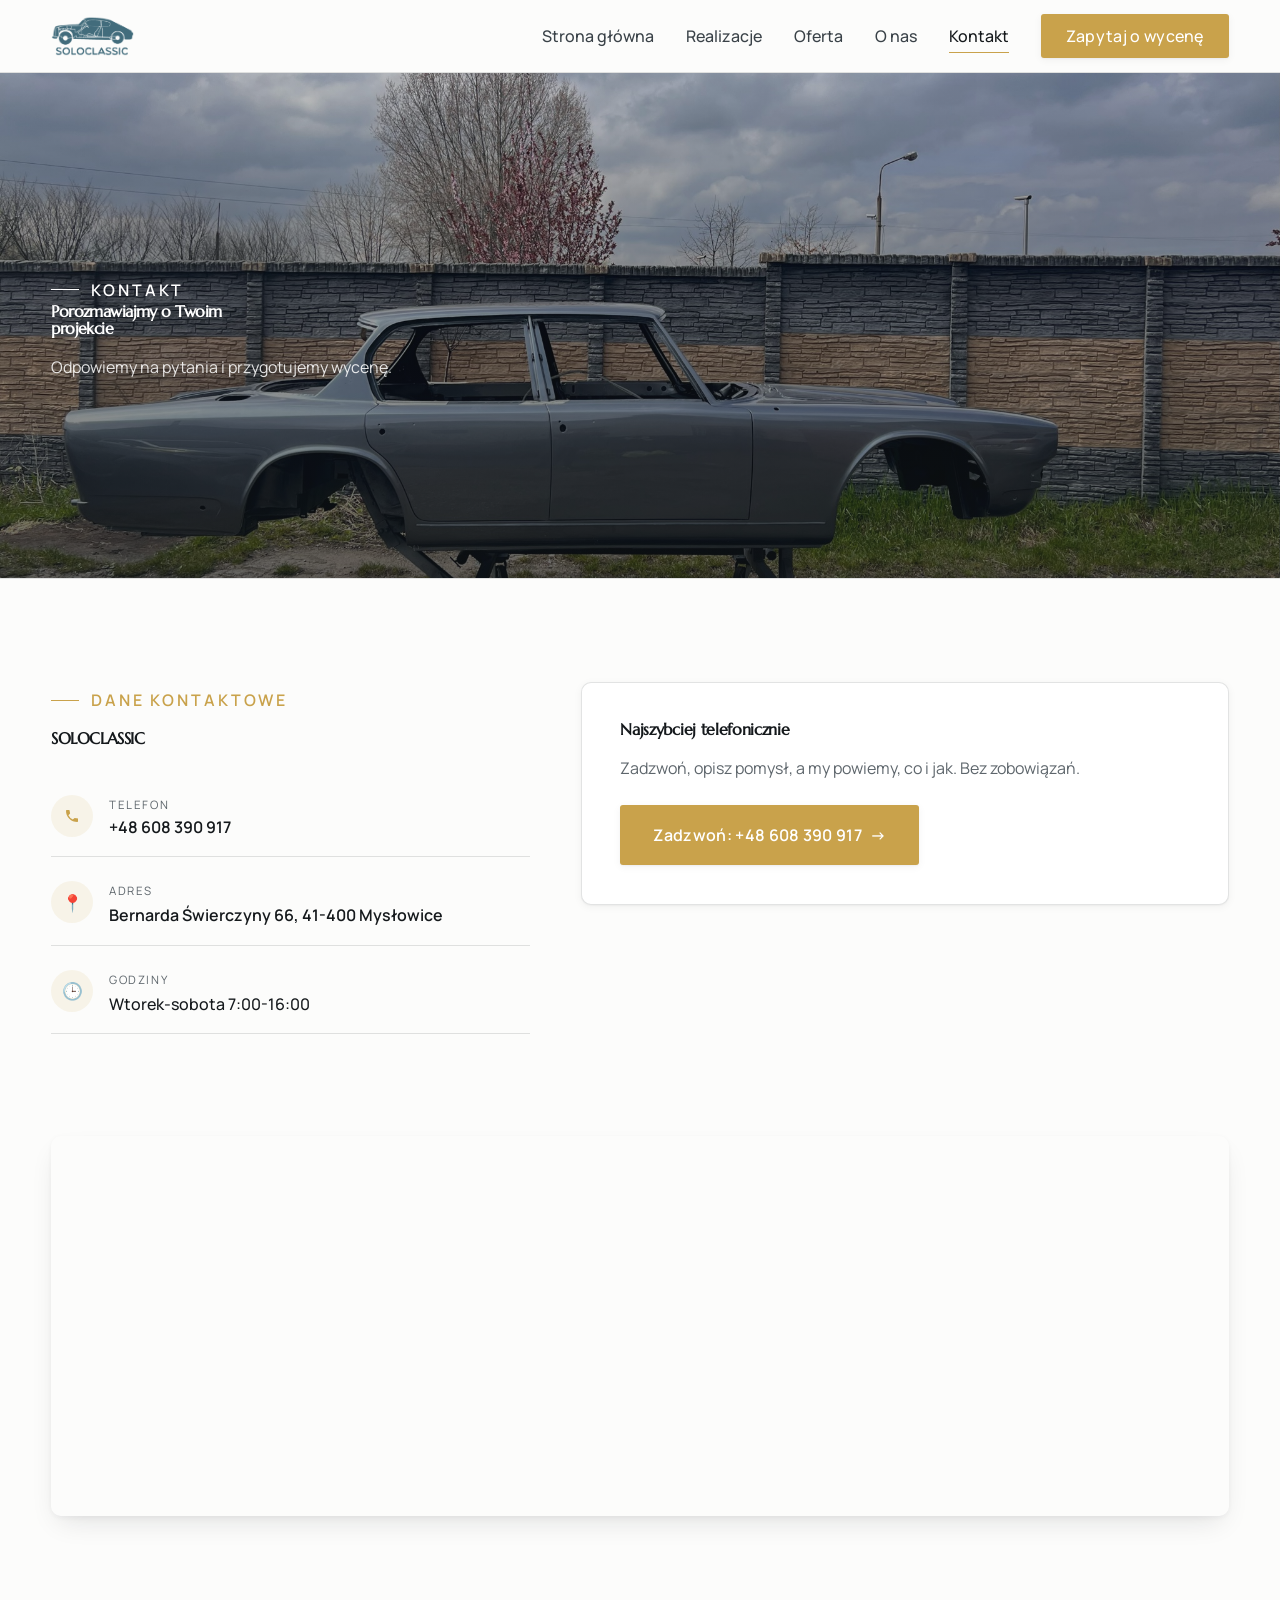
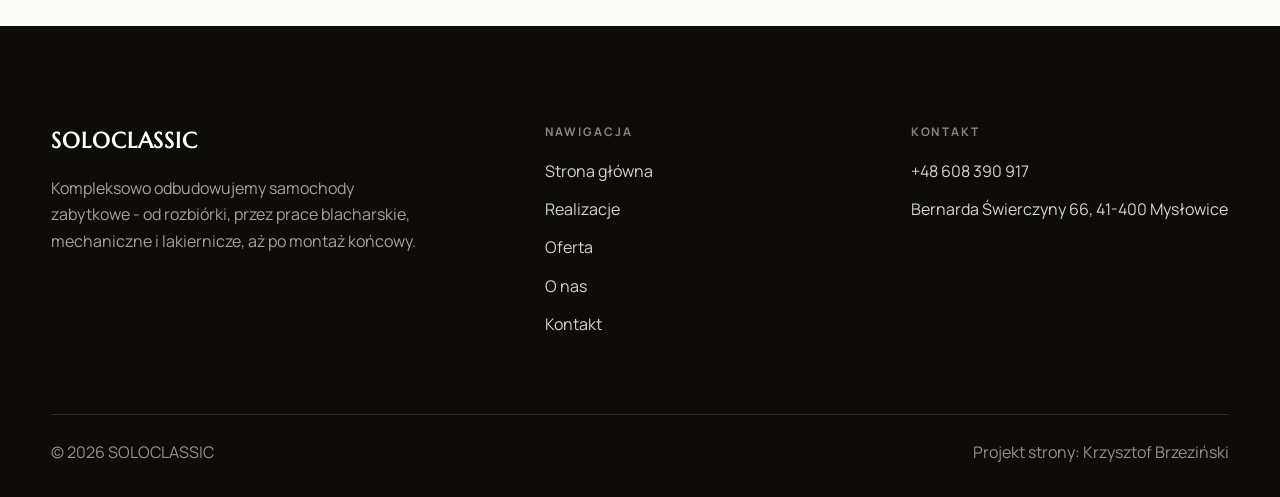
==== kontakt.html @ 1b84fb3b "Strona demo: soloclassic-renowacja-samochodow-zabytkowych" ====
<!DOCTYPE html>
<html lang="pl">
<head>
<meta charset="UTF-8">
<meta name="viewport" content="width=device-width, initial-scale=1.0">
<title>Kontakt - SOLOCLASSIC</title>
<meta name="description" content="Kontakt SOLOCLASSIC - Bernarda Świerczyny 66, 41-400 Mysłowice">
<link rel="preconnect" href="https://fonts.googleapis.com">
<link rel="preconnect" href="https://fonts.gstatic.com" crossorigin>
<link href="https://fonts.googleapis.com/css2?family=Marcellus&family=Manrope:wght@400;500;600;700&display=swap" rel="stylesheet">
<link rel="stylesheet" href="assets/styles.css">
</head>
<body>

<header class="nav">
  <div class="wrap nav-inner">
    <a class="brand brand-has-logo" href="index.html"><img class="brand-logo" src="img/logo.png" alt="SOLOCLASSIC"></a>
    <nav class="nav-links">
      <a href="index.html">Strona główna</a>
      <a href="realizacje.html">Realizacje</a>
      <a href="oferta.html">Oferta</a>
      <a href="o-nas.html">O nas</a>
      <a href="kontakt.html" class="active">Kontakt</a>
      <a href="kontakt.html" class="btn btn-accent">Zapytaj o wycenę</a>
    </nav>
    <button class="nav-toggle" aria-label="Menu"><span></span><span></span><span></span></button>
  </div>
</header>

<section class="pagehead">
  <img src="img/g5.jpg" alt="SOLOCLASSIC - Porozmawiajmy o Twoim projekcie">
  <div class="wrap">
    <span class="eyebrow">Kontakt</span>
    <h1>Porozmawiajmy o Twoim projekcie</h1>
    <p>Odpowiemy na pytania i przygotujemy wycenę.</p>
  </div>
</section>
<section>
  <div class="wrap contact-grid">
    <div class="reveal">
      <span class="eyebrow">Dane kontaktowe</span>
      <h2 style="margin:var(--space-4) 0 var(--space-6)">SOLOCLASSIC</h2>
      <div class="info-list">
        <div class="info-row"><div class="ic"><svg class="ico-tel" width="16" height="16" viewBox="0 0 24 24" fill="none" aria-hidden="true"><path d="M6.6 10.8a15.5 15.5 0 0 0 6.6 6.6l2.2-2.2a1 1 0 0 1 1-.24 11.4 11.4 0 0 0 3.6.58 1 1 0 0 1 1 1V20a1 1 0 0 1-1 1A17 17 0 0 1 3 4a1 1 0 0 1 1-1h3.5a1 1 0 0 1 1 1c0 1.25.2 2.46.58 3.6a1 1 0 0 1-.25 1l-2.23 2.2Z" fill="currentColor"/></svg></div><div><div class="lbl">Telefon</div><a class="val" href="tel:+48608390917">+48 608 390 917</a></div></div>
        <div class="info-row"><div class="ic">📍</div><div><div class="lbl">Adres</div><div class="val">Bernarda Świerczyny 66, 41-400 Mysłowice</div></div></div>
        <div class="info-row"><div class="ic">🕒</div><div><div class="lbl">Godziny</div><div class="val" style="font-weight:500">Wtorek-sobota 7:00-16:00</div></div></div>
      </div>
    </div>
    <div class="reveal">
      <div class="form">
        <h3 style="margin-bottom:var(--space-4)">Najszybciej telefonicznie</h3>
        <p class="muted" style="margin-bottom:var(--space-5)">Zadzwoń, opisz pomysł, a my powiemy, co i jak. Bez zobowiązań.</p>
        <a href="tel:+48608390917" class="btn btn-accent" style="justify-content:center">Zadzwoń: +48 608 390 917 <span class="arr">→</span></a>
      </div>
    </div>
  </div>
</section>
<section style="padding-top:0">
  <div class="wrap reveal">
    <iframe class="map" title="SOLOCLASSIC - Mysłowice" src="https://maps.google.com/maps?q=50.2536217%2C19.1294788&z=15&output=embed" loading="lazy" referrerpolicy="no-referrer-when-downgrade"></iframe>
  </div>
</section>

<footer>
  <div class="wrap">
    <div class="foot-grid">
      <div class="foot-brand">
        <div class="name">SOLOCLASSIC</div>
        <p>Kompleksowo odbudowujemy samochody zabytkowe - od rozbiórki, przez prace blacharskie, mechaniczne i lakiernicze, aż po montaż końcowy.</p>
      </div>
      <div class="foot-col">
        <h4>Nawigacja</h4>
        <a href="index.html">Strona główna</a>
        <a href="realizacje.html">Realizacje</a>
        <a href="oferta.html">Oferta</a>
        <a href="o-nas.html">O nas</a>
        <a href="kontakt.html">Kontakt</a>
      </div>
      <div class="foot-col">
        <h4>Kontakt</h4>
        <a href="tel:+48608390917">+48 608 390 917</a>
        <p>Bernarda Świerczyny 66, 41-400 Mysłowice</p>
      </div>
    </div>
    <div class="foot-bot">
      <span>© 2026 SOLOCLASSIC</span>
      <span>Projekt strony: Krzysztof Brzeziński</span>
    </div>
  </div>
</footer>


<script src="assets/main.js"></script>
</body>
</html>
---- assets/styles.css ----
/* ============================================================
   STOLBASZ — premium, architektoniczny B2B fit-out
   Jasna paleta, zero brązu. System wg premium-web-craft.
   Projekt strony: Krzysztof Brzeziński
   ============================================================ */

:root{
  /* PALETA — jasna, architektoniczna, chłodna */
  --paper:#FCFCFB;          /* główne tło */
  --paper-2:#F2F1EE;        /* sekcje alternatywne (chłodny jasny szary) */
  --paper-3:#E9ECEB;        /* delikatne wypełnienia */
  --ink:#15191C;            /* tekst główny — chłodny grafit */
  --ink-soft:#3A4248;       /* nagłówki drugorzędne */
  --muted:#5E666C;          /* tekst poboczny */
  --line:rgba(21,25,28,.12);/* hairline */
  --accent:#C9A24B;         /* stonowany petrol-slate — jedyny akcent */
  --accent-d:#B08A38;
  --accent-soft:rgba(201,162,75,.10);
  --dark:#0E0C08;           /* sekcje ciemne (stopka/CTA) */

  /* ODSTĘPY — skala 4/8 */
  --space-1:4px; --space-2:8px; --space-3:12px; --space-4:16px; --space-5:24px;
  --space-6:32px; --space-7:48px; --space-8:64px; --space-9:96px; --space-10:128px;

  /* TYPOGRAFIA — fluid clamp() */
  --text-sm:clamp(.82rem,.8rem+.1vw,.9rem);
  --text-base:clamp(1rem,.97rem+.15vw,1.1rem);
  --text-lg:clamp(1.12rem,1.05rem+.3vw,1.3rem);
  --text-h3:clamp(1.2rem,1.1rem+.5vw,1.5rem);
  --text-h2:clamp(1.9rem,1.5rem+1.9vw,2.8rem);
  --text-h1:clamp(2.6rem,1.9rem+3.6vw,4.6rem);

  /* PROMIENIE — architektoniczne, raczej ostre */
  --r-sm:3px; --r-md:6px; --r-lg:10px;

  /* RUCH */
  --ease:cubic-bezier(.25,.46,.45,.94); --dur:.24s;

  /* CIENIE — miękkie, warstwowe */
  --sh-sm:0 1px 2px rgba(16,24,32,.04), 0 2px 8px rgba(16,24,32,.05);
  --sh-md:0 2px 6px rgba(16,24,32,.05), 0 12px 28px -8px rgba(16,24,32,.12);
  --sh-lg:0 6px 14px rgba(16,24,32,.07), 0 26px 56px -18px rgba(16,24,32,.22);

  --hairline:1px solid var(--line);

  --font-display:'Marcellus','Manrope',serif;
  --font-body:'Manrope',sans-serif;
}

*{box-sizing:border-box;margin:0;padding:0}
html{scroll-behavior:smooth}
body{
  font-family:var(--font-body);
  font-size:var(--text-base);
  line-height:1.65;
  color:var(--ink);
  background:var(--paper);
  -webkit-font-smoothing:antialiased;
  text-rendering:optimizeLegibility;
}
img{max-width:100%;display:block}
a{color:inherit;text-decoration:none}

.wrap{width:min(92%,1180px);margin-inline:auto}
section{padding-block:clamp(52px,6.5vw,96px)}

h1,h2,h3{font-family:var(--font-display);font-weight:700;line-height:1.08;letter-spacing:-.02em;color:var(--ink)}
h1{font-size:var(--text-h1);letter-spacing:-.035em}
h2{font-size:var(--text-h2);letter-spacing:-.025em}
h3{font-size:var(--text-h3)}
p{max-width:65ch}

.eyebrow{
  font-family:var(--font-body);
  font-size:var(--text-sm);
  font-weight:600;
  letter-spacing:.18em;
  text-transform:uppercase;
  color:var(--accent);
  display:inline-flex;align-items:center;gap:var(--space-3);
}
.eyebrow::before{content:"";width:28px;height:1px;background:var(--accent);display:inline-block}

.muted{color:var(--muted)}
.lead{font-size:var(--text-lg);line-height:1.55;color:var(--ink-soft);max-width:50ch}

/* ---------- BUTTONS ---------- */
.btn{
  display:inline-flex;align-items:center;gap:var(--space-2);
  font-weight:600;font-size:var(--text-sm);letter-spacing:.02em;
  padding:var(--space-4) var(--space-6);
  border-radius:var(--r-sm);
  transition:transform var(--dur) var(--ease),box-shadow var(--dur) var(--ease),background var(--dur) var(--ease);
  cursor:pointer;border:1px solid transparent;
}
.btn-accent{background:var(--accent);color:#fff;box-shadow:var(--sh-sm)}
.btn-accent:hover{background:var(--accent-d);transform:translateY(-2px);box-shadow:var(--sh-md)}
.btn-accent:active{transform:translateY(0);box-shadow:var(--sh-sm)}
.btn-ghost{background:transparent;color:var(--ink);border-color:var(--line)}
.btn-ghost:hover{border-color:var(--accent);color:var(--accent);transform:translateY(-2px)}
.btn-light{background:#fff;color:var(--ink);box-shadow:var(--sh-sm)}
.btn-light:hover{transform:translateY(-2px);box-shadow:var(--sh-md)}
.btn .arr{transition:transform var(--dur) var(--ease)}
.btn:hover .arr{transform:translateX(4px)}

/* ---------- NAV ---------- */
.nav{
  position:sticky;top:0;z-index:50;
  background:color-mix(in srgb,var(--paper) 88%,transparent);
  backdrop-filter:saturate(140%) blur(10px);
  border-bottom:var(--hairline);
}
.nav-inner{display:flex;align-items:center;justify-content:space-between;height:72px}
.brand{display:flex;flex-direction:column;line-height:1}
.brand .name{font-family:var(--font-display);font-weight:800;font-size:1.35rem;letter-spacing:.04em}
.brand .sub{font-size:.62rem;letter-spacing:.34em;text-transform:uppercase;color:var(--muted);margin-top:5px}
.nav-links{display:flex;align-items:center;gap:var(--space-6)}
.nav-links a{font-size:var(--text-sm);font-weight:500;color:var(--ink-soft);position:relative;padding-block:4px;transition:color var(--dur) var(--ease)}
.nav-links a::after{content:"";position:absolute;left:0;bottom:0;width:0;height:1.5px;background:var(--accent);transition:width var(--dur) var(--ease)}
.nav-links a:hover,.nav-links a.active{color:var(--ink)}
.nav-links a:hover::after,.nav-links a.active::after{width:100%}
.nav-links .btn{padding:var(--space-2) var(--space-5)}
/* przyciski w nav: właściwy kolor (przebij .nav-links a) + bez podkreślenia */
.nav-links a.btn-accent{color:#fff}
.nav-links a.btn-ghost,.nav-links a.btn-light{color:var(--ink)}
.nav-links a.btn::after{display:none}
.nav-toggle{display:none;background:none;border:none;cursor:pointer;flex-direction:column;gap:5px;padding:8px}
.nav-toggle span{width:24px;height:2px;background:var(--ink);transition:var(--dur)}

/* ---------- HERO (split) ---------- */
.hero{position:relative;overflow:hidden;border-bottom:var(--hairline)}
.hero-grid{display:grid;grid-template-columns:1.05fr .95fr;gap:clamp(24px,4vw,60px);align-items:center;
  padding-block:clamp(36px,4.5vw,64px)}
.hero-copy .eyebrow{margin-bottom:var(--space-5)}
.hero-copy h1{margin-bottom:var(--space-5)}
.hero-copy .lead{margin-bottom:var(--space-7)}
.hero-actions{display:flex;flex-wrap:wrap;gap:var(--space-4)}
.hero-art{position:relative;aspect-ratio:4/3;border-radius:var(--r-lg);overflow:hidden;box-shadow:var(--sh-lg)}
.hero-art img{width:100%;height:100%;object-fit:cover}
.hero-art::after{content:"";position:absolute;inset:0;background:linear-gradient(180deg,transparent 55%,rgba(18,24,28,.28))}
.hero-badge{position:absolute;left:var(--space-5);bottom:var(--space-5);z-index:2;
  background:rgba(252,252,251,.94);backdrop-filter:blur(4px);
  border-radius:var(--r-md);padding:var(--space-4) var(--space-5);box-shadow:var(--sh-md);max-width:78%}
.hero-badge strong{display:block;font-family:var(--font-display);font-size:1rem;letter-spacing:-.01em}
.hero-badge span{font-size:var(--text-sm);color:var(--muted)}

/* ---------- HERO duży / kinowy (strona główna) ---------- */
.hero-cine{position:relative;min-height:clamp(560px,82vh,840px);min-height:clamp(560px,82svh,840px);display:flex;align-items:center;overflow:hidden;border-bottom:var(--hairline)}
.hero-cine>img{position:absolute;inset:0;width:100%;height:100%;object-fit:cover;z-index:0}
.hero-cine::after{content:"";position:absolute;inset:0;z-index:1;
  background:linear-gradient(95deg,rgba(13,18,23,.86) 0%,rgba(13,18,23,.64) 32%,rgba(13,18,23,.24) 62%,rgba(13,18,23,.04) 100%)}
.hero-cine .wrap{position:relative;z-index:2;padding-block:var(--space-8)}
.hero-cine .hero-copy{max-width:660px}
.hero-cine .eyebrow{color:#fff;margin-bottom:var(--space-5)}
.hero-cine .eyebrow::before{background:#fff}
.hero-cine h1{color:#fff;margin-bottom:var(--space-5);font-size:clamp(2.9rem,2rem+4.4vw,5.2rem)}
.hero-cine .lead{color:rgba(255,255,255,.92);max-width:48ch;margin-bottom:var(--space-7)}
.hero-cine .hero-actions{display:flex;flex-wrap:wrap;gap:var(--space-4)}
@media(max-width:680px){
  .hero-cine{min-height:clamp(520px,76vh,640px);min-height:clamp(520px,76svh,640px);align-items:flex-end}
  .hero-cine::after{background:linear-gradient(0deg,rgba(13,18,23,.9) 6%,rgba(13,18,23,.45) 55%,rgba(13,18,23,.25) 100%)}
  .hero-cine .wrap{padding-bottom:var(--space-9)}
}

/* full-bleed hero variant (podstrony) */
.pagehead{position:relative;min-height:46vh;min-height:46svh;display:flex;align-items:flex-end;overflow:hidden;border-bottom:var(--hairline)}
.pagehead img{position:absolute;inset:0;width:100%;height:100%;object-fit:cover}
.pagehead::after{content:"";position:absolute;inset:0;background:linear-gradient(180deg,rgba(18,24,28,.25),rgba(18,24,28,.62))}
.pagehead .wrap{position:relative;z-index:2;padding-block:var(--space-9);color:#fff}
.pagehead h1{color:#fff;max-width:18ch}
.pagehead .eyebrow{color:#fff}
.pagehead .eyebrow::before{background:#fff}
.pagehead p{color:rgba(255,255,255,.86);margin-top:var(--space-4);max-width:54ch}

/* ---------- STRIP (pasek skrótów / liczby) ---------- */
.strip{background:var(--dark);color:#fff}
.strip .wrap{display:grid;grid-template-columns:repeat(4,1fr);gap:var(--space-6);padding-block:var(--space-8)}
.strip .item .k{font-family:var(--font-display);font-size:clamp(1.6rem,1.2rem+1.4vw,2.4rem);font-weight:800;letter-spacing:-.02em;color:#fff}
.strip .item .v{font-size:var(--text-sm);color:rgba(255,255,255,.66);margin-top:var(--space-2);line-height:1.45}
.strip .item{border-left:2px solid var(--accent);padding-left:var(--space-5)}

/* ---------- SECTION HEAD ---------- */
.head{max-width:48rem;margin-bottom:var(--space-8)}
.head.center{margin-inline:auto;text-align:center}
.head .eyebrow{margin-bottom:var(--space-4)}
.head h2{margin-bottom:var(--space-4)}
.head p{color:var(--muted);font-size:var(--text-lg);line-height:1.55}
.head.center p{margin-inline:auto}

/* ---------- INTRO SPLIT ---------- */
.split{display:grid;grid-template-columns:.92fr 1.08fr;gap:clamp(28px,5vw,80px);align-items:center}
.split.rev{grid-template-columns:1.08fr .92fr}
.split.rev .split-art{order:-1}
.split-art{position:relative;aspect-ratio:5/4;border-radius:var(--r-lg);overflow:hidden;box-shadow:var(--sh-lg)}
.split-art img{width:100%;height:100%;object-fit:cover}
.split-copy h2{margin-bottom:var(--space-5)}
.split-copy p+p{margin-top:var(--space-4)}
.split-copy .btn{margin-top:var(--space-6)}

/* ---------- SERVICES (zakres) ---------- */
.svc-grid{display:grid;grid-template-columns:repeat(auto-fit,minmax(280px,1fr));gap:var(--space-5)}
.svc{background:#fff;border:var(--hairline);border-radius:var(--r-md);padding:var(--space-7) var(--space-6);
  transition:transform var(--dur) var(--ease),box-shadow var(--dur) var(--ease),border-color var(--dur) var(--ease);
  position:relative;overflow:hidden}
.svc::before{content:"";position:absolute;left:0;top:0;width:3px;height:0;background:var(--accent);transition:height var(--dur) var(--ease)}
.svc:hover{transform:translateY(-4px);box-shadow:var(--sh-md);border-color:transparent}
.svc:hover::before{height:100%}
.svc .ic{font-family:var(--font-display);font-size:.8rem;font-weight:700;letter-spacing:.12em;color:var(--accent);margin-bottom:var(--space-4)}
.svc h3{margin-bottom:var(--space-3);font-size:1.22rem}
.svc p{color:var(--muted);font-size:var(--text-base);line-height:1.6}

/* big detailed service rows */
.svc-row{display:grid;grid-template-columns:.8fr 1.2fr;gap:clamp(20px,4vw,60px);align-items:center;padding-block:var(--space-8)}
.svc-row+.svc-row{border-top:var(--hairline)}
.svc-row.rev{grid-template-columns:1.2fr .8fr}
.svc-row.rev .svc-row-art{order:-1}
.svc-row-art{aspect-ratio:4/3;border-radius:var(--r-md);overflow:hidden;box-shadow:var(--sh-md)}
.svc-row-art img{width:100%;height:100%;object-fit:cover}
.svc-row h3{font-size:1.5rem;margin-bottom:var(--space-4)}
.svc-row .num{font-family:var(--font-display);font-size:.85rem;font-weight:700;letter-spacing:.14em;color:var(--accent);display:block;margin-bottom:var(--space-3)}
.svc-row ul{list-style:none;margin-top:var(--space-4);display:flex;flex-direction:column;gap:var(--space-2)}
.svc-row li{position:relative;padding-left:var(--space-5);color:var(--muted);font-size:var(--text-base)}
.svc-row li::before{content:"";position:absolute;left:0;top:.62em;width:8px;height:1px;background:var(--accent)}

/* ---------- GALLERY (realizacje) ---------- */
.gallery{display:grid;grid-template-columns:repeat(12,1fr);gap:var(--space-4);grid-auto-rows:200px}
/* GALERIA MASONRY — pionowe zdjęcia (portrety beauty/wellness) bez przycinania: kolumny, height auto */
.gallery-masonry{column-count:3;column-gap:var(--space-4)}
@media(max-width:900px){.gallery-masonry{column-count:2}}
@media(max-width:560px){.gallery-masonry{column-count:1}}
.gallery-masonry .m-tile{break-inside:avoid;margin:0 0 var(--space-4);padding:0;position:relative;overflow:hidden;border-radius:var(--r-md);border:1px solid var(--line)}
.gallery-masonry .m-tile img{width:100%;height:auto;display:block}
.gallery-masonry .m-tile .cap{position:absolute;left:0;right:0;bottom:0;padding:var(--space-4);color:#fff;background:linear-gradient(0deg,rgba(0,0,0,.55),transparent);font-size:var(--text-sm)}
.tile{position:relative;overflow:hidden;border-radius:var(--r-md);box-shadow:var(--sh-sm);
  transition:transform var(--dur) var(--ease),box-shadow var(--dur) var(--ease)}
.tile img{width:100%;height:100%;object-fit:cover;transition:transform .6s var(--ease)}
.tile:hover{box-shadow:var(--sh-md)}
.tile:hover img{transform:scale(1.05)}
.tile .cap{position:absolute;left:0;right:0;bottom:0;padding:var(--space-5) var(--space-4) var(--space-4);
  background:linear-gradient(transparent,rgba(18,24,28,.78));color:#fff;
  font-size:var(--text-sm);font-weight:600;letter-spacing:.01em;
  opacity:0;transform:translateY(8px);transition:var(--dur) var(--ease)}
.tile:hover .cap{opacity:1;transform:translateY(0)}
.tile .cap small{display:block;font-weight:400;opacity:.78;letter-spacing:.04em;text-transform:uppercase;font-size:.66rem;margin-top:3px}
/* bento spans */
.t-wide{grid-column:span 6}
.t-tall{grid-column:span 6;grid-row:span 2}
.t-std{grid-column:span 6}
.t-third{grid-column:span 4}
.t-two3{grid-column:span 8}

/* ---------- TRUST / WIARYGODNOŚĆ ---------- */
.trust{background:var(--paper-2)}
.trust-grid{display:grid;grid-template-columns:repeat(auto-fit,minmax(240px,1fr));gap:var(--space-5);margin-top:var(--space-7)}
.trust-card{background:#fff;border-radius:var(--r-md);padding:var(--space-7) var(--space-6);box-shadow:var(--sh-sm);border-top:3px solid var(--accent)}
.trust-card .big{font-family:var(--font-display);font-size:clamp(1.8rem,1.3rem+1.6vw,2.6rem);font-weight:800;letter-spacing:-.02em;color:var(--ink);line-height:1}
.trust-card h3{font-size:1.12rem;margin:var(--space-3) 0 var(--space-2)}
.trust-card p{color:var(--muted);font-size:var(--text-base);line-height:1.55}

/* ---------- CTA band ---------- */
.cta{background:var(--dark);color:#fff;position:relative;overflow:hidden}
.cta .wrap{display:grid;grid-template-columns:1.4fr .6fr;gap:var(--space-7);align-items:center;position:relative;z-index:2}
.cta h2{color:#fff;max-width:20ch}
.cta p{color:rgba(255,255,255,.74);margin-top:var(--space-4)}
.cta-actions{display:flex;flex-direction:column;gap:var(--space-3);align-items:flex-start}
.cta::before{content:"";position:absolute;right:-80px;top:-80px;width:360px;height:360px;border-radius:50%;
  background:radial-gradient(circle,var(--accent-soft),transparent 70%)}

/* ---------- CONTACT ---------- */
.contact-grid{display:grid;grid-template-columns:.85fr 1.15fr;gap:clamp(28px,4vw,56px);align-items:start}
.info-list{display:flex;flex-direction:column;gap:var(--space-2)}
.info-row{display:flex;gap:var(--space-4);align-items:flex-start;padding-block:var(--space-4);border-bottom:var(--hairline)}
.info-row .ic{flex:none;width:42px;height:42px;display:grid;place-items:center;border-radius:50%;
  background:var(--accent-soft);color:var(--accent);font-size:1.05rem}
.info-row .lbl{font-size:.72rem;letter-spacing:.14em;text-transform:uppercase;color:var(--muted)}
.info-row .val{font-weight:600;font-size:var(--text-base);margin-top:2px}
.info-row a.val:hover{color:var(--accent)}
.map{border:none;border-radius:var(--r-lg);box-shadow:var(--sh-md);width:100%;height:100%;min-height:380px;filter:grayscale(.2) contrast(1.02)}
.form{background:#fff;border:var(--hairline);border-radius:var(--r-lg);padding:clamp(24px,3vw,40px);box-shadow:var(--sh-sm)}
.form .fld{margin-bottom:var(--space-5)}
.form label{display:block;font-size:var(--text-sm);font-weight:600;margin-bottom:var(--space-2)}
.form input,.form textarea{width:100%;font-family:inherit;font-size:var(--text-base);color:var(--ink);
  padding:var(--space-4);border:var(--hairline);border-radius:var(--r-sm);background:var(--paper);transition:border-color var(--dur)}
.form input:focus,.form textarea:focus{outline:none;border-color:var(--accent);background:#fff}
.form textarea{resize:vertical;min-height:120px}
.form .note{font-size:var(--text-sm);color:var(--muted);margin-top:var(--space-3)}

/* ---------- FOOTER ---------- */
footer{background:var(--dark);color:#fff;padding-block:var(--space-9) var(--space-6)}
.foot-grid{display:grid;grid-template-columns:1.4fr 1fr 1fr;gap:var(--space-7);margin-bottom:var(--space-8)}
.foot-brand .name{font-family:var(--font-display);font-weight:800;font-size:1.4rem;letter-spacing:.04em}
.foot-brand p{color:rgba(255,255,255,.62);margin-top:var(--space-4);font-size:var(--text-base);max-width:38ch}
.foot-col h4{font-size:.74rem;letter-spacing:.16em;text-transform:uppercase;color:rgba(255,255,255,.5);margin-bottom:var(--space-4)}
.foot-col a,.foot-col p{display:block;color:rgba(255,255,255,.82);font-size:var(--text-base);margin-bottom:var(--space-3)}
.foot-col a:hover{color:#fff}
.foot-bot{border-top:1px solid rgba(255,255,255,.12);padding-top:var(--space-5);display:flex;justify-content:space-between;flex-wrap:wrap;gap:var(--space-3);
  font-size:var(--text-sm);color:rgba(255,255,255,.55)}
.foot-bot a:hover{color:#fff}

/* ---------- REVEAL ---------- */
.reveal{opacity:0;transform:translateY(22px);transition:opacity .6s var(--ease),transform .6s var(--ease)}
.reveal.in{opacity:1;transform:none}

/* ---------- RESPONSIVE ---------- */
@media(max-width:920px){
  .hero-grid,.split,.split.rev,.svc-row,.svc-row.rev,.cta .wrap,.contact-grid,.foot-grid{grid-template-columns:1fr}
  .split.rev .split-art,.svc-row.rev .svc-row-art{order:0}
  .hero-art{aspect-ratio:16/10;max-height:420px}
  .strip .wrap{grid-template-columns:repeat(2,1fr);gap:var(--space-7)}
  .gallery{grid-auto-rows:180px}
  .t-wide,.t-tall,.t-std,.t-third,.t-two3{grid-column:span 6}
  .t-tall{grid-row:span 1}
  .cta-actions{flex-direction:row;flex-wrap:wrap}
  .foot-grid{gap:var(--space-6)}
}
@media(max-width:680px){
  .nav-links{position:fixed;inset:72px 0 auto 0;background:var(--paper);flex-direction:column;align-items:stretch;
    gap:0;padding:var(--space-4) 6%;border-bottom:var(--hairline);box-shadow:var(--sh-md);
    transform:translateY(-120%);transition:transform var(--dur) var(--ease)}
  .nav-links.open{transform:translateY(0)}
  .nav-links a{padding-block:var(--space-4);border-bottom:var(--hairline)}
  .nav-links .btn{margin-top:var(--space-3);justify-content:center}
  .nav-toggle{display:flex}
  .strip .wrap{grid-template-columns:1fr}
  .gallery{grid-template-columns:repeat(6,1fr)}
  .foot-grid{grid-template-columns:1fr}
}
@media(prefers-reduced-motion:reduce){
  *{animation-duration:.01ms!important;transition:none!important}
  .reveal{opacity:1!important;transform:none!important}
  html{scroll-behavior:auto}
}

/* ============================================================
   PREMIUM LAYER — destylat deep-researchu branż (anty-AI, spokój).
   Zmienne STOLBASZ (--accent/--ink/--paper/--line/--dark). Ruch ledwo
   zauważalny, krzywa cubic-bezier(.16,.84,.44,1); prefers-reduced-motion
   pokryte blanketem wyżej. Karty hairline zamiast cieni = #1 sygnał „nie-AI".
   ============================================================ */

/* więcej oddechu między sekcjami (liderzy: 110-130px) */
section{padding-block:clamp(64px,8vw,128px)}

/* 1) Aksamitny reveal — dłuższa, miękka krzywa zamiast „skoku" */
.reveal{transition:opacity .9s cubic-bezier(.16,.84,.44,1),transform .9s cubic-bezier(.16,.84,.44,1);will-change:opacity,transform}
/* stagger TYLKO w galerii (tam pozycja = porządek dzieci) */
.gallery .reveal:nth-child(2){transition-delay:.07s}
.gallery .reveal:nth-child(3){transition-delay:.14s}
.gallery .reveal:nth-child(4){transition-delay:.21s}
.gallery .reveal:nth-child(5){transition-delay:.28s}
.gallery .reveal:nth-child(6){transition-delay:.35s}

/* 2) Hero STATYCZNY na .hero-cine — Ken Burns CAŁKIEM WYŁĄCZONY 26.06 (3. zgłoszenie Szymona).
   GENEZA: animowanie scale na <img> hero z teksturami (cegły/framugi) re-samplinguje obraz
   klatka po klatce → na części ekranów drobne drganie/shimmer = „heroshot się trzęsie".
   translateY usunięto wcześniej, scale-only + will-change/GPU NIE wystarczyły do GWARANCJI gładkości.
   Krzysztof zażądał pewności („make sure, że błąd się nie pojawi") > efekt. Zero animacji = 0% drgania.
   Delikatny zoom zostaje TYLKO w pełnoekranowych hero gastro/studio (hg-bg/hs-bg — tło, inny
   mechanizm, chwalone, nigdy nie zgłaszane). NIE wracać do KB na .hero-cine bez realnego testu
   na sprzęcie klienta — to ryzyko regresji „trzęsienia”. */
/* BEZPIECZNY "wow" na hero = jednorazowy FADE-IN (opacity), nie zoom.
   opacity nie dotyka bitmapy → gładkie na KAŻDYM zdjęciu/ekranie/GPU, zero ryzyka migotania.
   Geometryczny ruch (scale/translate) na .hero-cine jest ZAKAZANY (bramka pilnuje). */
@keyframes heroFade{from{opacity:0}to{opacity:1}}
.hero-cine>img{transform:none;animation:heroFade 1.1s ease-out both}

/* 3) Akcentowy hairline pod nagłówkiem sekcji, który „rysuje się" przy wejściu */
.head h2{position:relative;padding-bottom:18px}
.head h2::after{content:"";position:absolute;left:0;bottom:0;height:1px;width:0;background:var(--accent);transition:width 1s cubic-bezier(.16,.84,.44,1) .15s}
.head.center h2::after{left:50%;transform:translateX(-50%)}
.head.reveal.in h2::after,.head.center.reveal.in h2::after{width:54px}

/* 4) Karty HAIRLINE zamiast cieni/zaokrągleń (najmocniejszy anty-AI detal) */
.svc{background:transparent;border:1px solid var(--line);border-radius:var(--r-sm);box-shadow:none}
.svc:hover{box-shadow:none;border-color:var(--accent);transform:translateY(-3px)}
.trust-card{background:transparent;box-shadow:none;border:1px solid var(--line);border-top:2px solid var(--accent);border-radius:var(--r-sm)}
.tile{box-shadow:none;border-radius:var(--r-sm)}
.tile:hover{box-shadow:none}

/* 5) Sticky-nav kondensuje się po przewinięciu (sygnał dopracowania) */
.nav{transition:box-shadow .4s ease,background .4s ease}
.nav.is-stuck{box-shadow:0 1px 0 var(--line),0 14px 30px -24px rgba(0,0,0,.45)}
.nav-inner{transition:height .35s var(--ease)}
.nav.is-stuck .nav-inner{height:60px}

/* 6) MANIFESTO — pełnoekranowy cytat-bohater (zastępuje generyczne „Dlaczego my") */
.manifesto{background:var(--paper-2);text-align:center}
.manifesto .wrap{max-width:60rem}
.manifesto p{font-family:var(--font-display);font-style:italic;font-size:clamp(1.6rem,1rem+2.4vw,2.8rem);line-height:1.32;color:var(--ink-soft);margin-inline:auto;max-width:26ch;position:relative;padding-top:var(--space-8)}
.manifesto p::before{content:"";position:absolute;top:0;left:50%;transform:translateX(-50%);width:54px;height:1px;background:var(--accent)}
.manifesto p span{color:var(--accent);font-style:italic}

/* 7) GATEWAYS — 3 duże bramy-zdjęcia (zamiast paska menu usług) */
.gateways{display:grid;grid-template-columns:repeat(3,1fr);gap:var(--space-4)}
.gateway{position:relative;aspect-ratio:3/4;overflow:hidden;border-radius:var(--r-sm);display:block}
.gateway img{width:100%;height:100%;object-fit:cover;transition:transform .8s var(--ease),filter .5s var(--ease)}
.gateway::after{content:"";position:absolute;inset:0;background:linear-gradient(180deg,transparent 38%,rgba(18,24,28,.74))}
.gateway:hover img{transform:scale(1.05);filter:brightness(1.05)}
.gateway .g-ttl{position:absolute;left:0;right:0;bottom:0;z-index:2;padding:var(--space-6) var(--space-5);color:#fff;font-family:var(--font-display);font-size:1.45rem;letter-spacing:-.01em;line-height:1.15}
.gateway .g-ttl small{display:block;font-family:var(--font-body);font-size:var(--text-sm);font-weight:400;opacity:.82;letter-spacing:.03em;margin-top:5px}
@media(max-width:760px){.gateways{grid-template-columns:1fr}.gateway{aspect-ratio:16/10}}

/* 8) LOGO klienta w nagłówku (gdy podane --logo) */
.brand-logo{height:40px;width:auto;max-width:220px;object-fit:contain;display:block}
.nav.is-stuck .brand-logo{height:34px}
@media(max-width:680px){.brand-logo{height:32px}}

/* === focal-point zdjęć (smartcrop) — cover nie utnie twarzy/obiektu === */
img[src$="/g5.jpg"]{object-position:42% 50%}
[style*="g5.jpg"]{background-position:42% 50%}
img[src$="/g6.jpg"]{object-position:59% 50%}
[style*="g6.jpg"]{background-position:59% 50%}
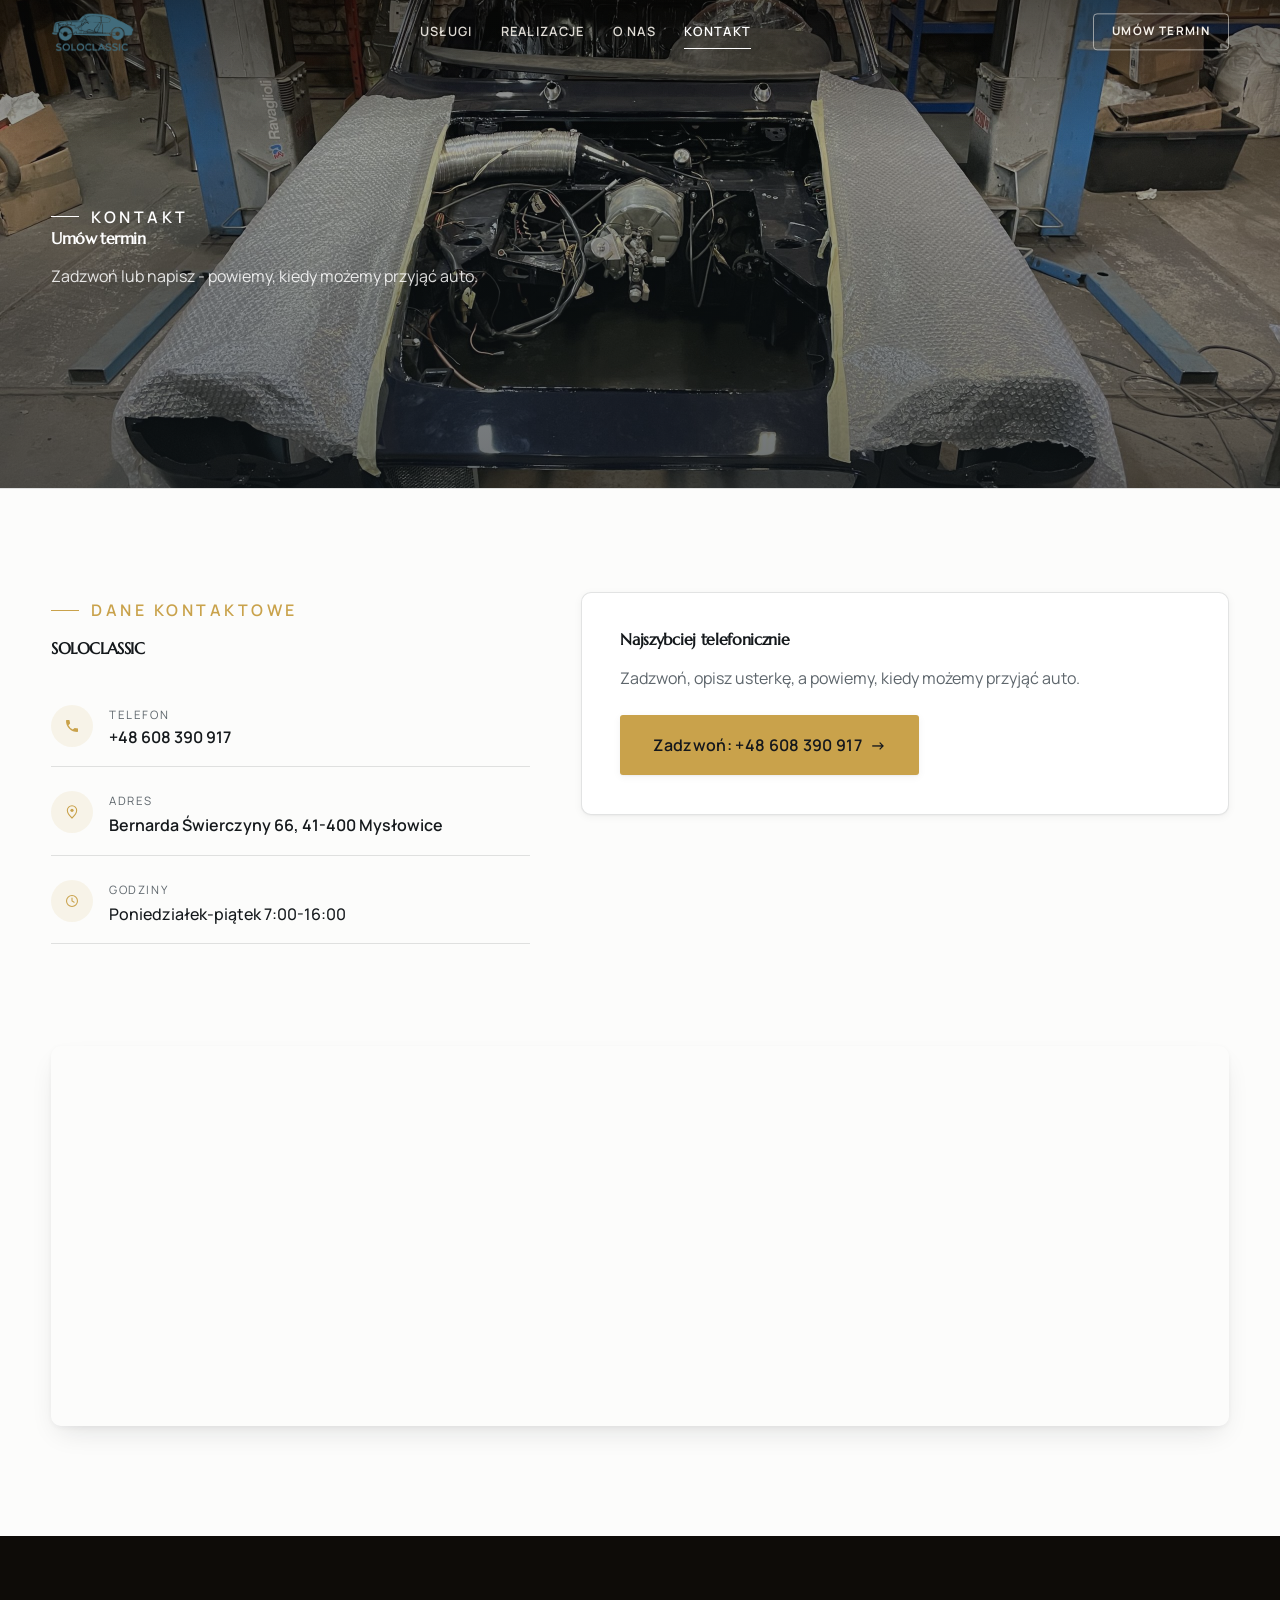
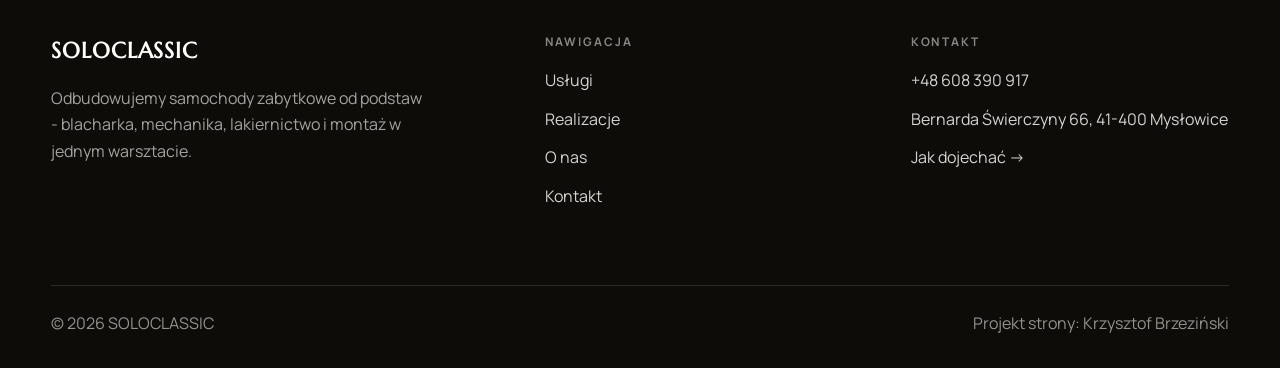
==== commit 95c2f54d: "Poprawa jakosci tresci: dedykowana paczka + poprawne rodziny 'auto' w silniku (audyt 02.07)" ====
--- a/kontakt.html
+++ b/kontakt.html
@@ -16,23 +16,22 @@
   <div class="wrap nav-inner">
     <a class="brand brand-has-logo" href="index.html"><img class="brand-logo" src="img/logo.png" alt="SOLOCLASSIC"></a>
     <nav class="nav-links">
-      <a href="index.html">Strona główna</a>
+      <a href="oferta.html">Usługi</a>
       <a href="realizacje.html">Realizacje</a>
-      <a href="oferta.html">Oferta</a>
       <a href="o-nas.html">O nas</a>
       <a href="kontakt.html" class="active">Kontakt</a>
-      <a href="kontakt.html" class="btn btn-accent">Zapytaj o wycenę</a>
+      <a href="kontakt.html" class="btn btn-accent">Umów termin</a>
     </nav>
     <button class="nav-toggle" aria-label="Menu"><span></span><span></span><span></span></button>
   </div>
 </header>
 
 <section class="pagehead">
-  <img src="img/g5.jpg" alt="SOLOCLASSIC - Porozmawiajmy o Twoim projekcie">
+  <img src="img/g9.jpg" alt="SOLOCLASSIC - Umów termin">
   <div class="wrap">
     <span class="eyebrow">Kontakt</span>
-    <h1>Porozmawiajmy o Twoim projekcie</h1>
-    <p>Odpowiemy na pytania i przygotujemy wycenę.</p>
+    <h1>Umów termin</h1>
+    <p>Zadzwoń lub napisz - powiemy, kiedy możemy przyjąć auto.</p>
   </div>
 </section>
 <section>
@@ -42,14 +41,14 @@
       <h2 style="margin:var(--space-4) 0 var(--space-6)">SOLOCLASSIC</h2>
       <div class="info-list">
         <div class="info-row"><div class="ic"><svg class="ico-tel" width="16" height="16" viewBox="0 0 24 24" fill="none" aria-hidden="true"><path d="M6.6 10.8a15.5 15.5 0 0 0 6.6 6.6l2.2-2.2a1 1 0 0 1 1-.24 11.4 11.4 0 0 0 3.6.58 1 1 0 0 1 1 1V20a1 1 0 0 1-1 1A17 17 0 0 1 3 4a1 1 0 0 1 1-1h3.5a1 1 0 0 1 1 1c0 1.25.2 2.46.58 3.6a1 1 0 0 1-.25 1l-2.23 2.2Z" fill="currentColor"/></svg></div><div><div class="lbl">Telefon</div><a class="val" href="tel:+48608390917">+48 608 390 917</a></div></div>
-        <div class="info-row"><div class="ic">📍</div><div><div class="lbl">Adres</div><div class="val">Bernarda Świerczyny 66, 41-400 Mysłowice</div></div></div>
-        <div class="info-row"><div class="ic">🕒</div><div><div class="lbl">Godziny</div><div class="val" style="font-weight:500">Wtorek-sobota 7:00-16:00</div></div></div>
+        <div class="info-row"><div class="ic"><svg class="ico-pin" width="16" height="16" viewBox="0 0 24 24" fill="none" aria-hidden="true"><path d="M12 21s7-6.1 7-11.5A7 7 0 0 0 5 9.5C5 14.9 12 21 12 21Z" stroke="currentColor" stroke-width="1.6" fill="none"/><circle cx="12" cy="9.5" r="2.4" fill="currentColor"/></svg></div><div><div class="lbl">Adres</div><div class="val">Bernarda Świerczyny 66, 41-400 Mysłowice</div></div></div>
+        <div class="info-row"><div class="ic"><svg class="ico-clock" width="16" height="16" viewBox="0 0 24 24" fill="none" aria-hidden="true"><circle cx="12" cy="12" r="8.2" stroke="currentColor" stroke-width="1.6"/><path d="M12 7.5V12l3.2 1.9" stroke="currentColor" stroke-width="1.6" stroke-linecap="round"/></svg></div><div><div class="lbl">Godziny</div><div class="val" style="font-weight:500">Poniedziałek-piątek 7:00-16:00</div></div></div>
       </div>
     </div>
     <div class="reveal">
       <div class="form">
         <h3 style="margin-bottom:var(--space-4)">Najszybciej telefonicznie</h3>
-        <p class="muted" style="margin-bottom:var(--space-5)">Zadzwoń, opisz pomysł, a my powiemy, co i jak. Bez zobowiązań.</p>
+        <p class="muted" style="margin-bottom:var(--space-5)">Zadzwoń, opisz usterkę, a powiemy, kiedy możemy przyjąć auto.</p>
         <a href="tel:+48608390917" class="btn btn-accent" style="justify-content:center">Zadzwoń: +48 608 390 917 <span class="arr">→</span></a>
       </div>
     </div>
@@ -66,13 +65,12 @@
     <div class="foot-grid">
       <div class="foot-brand">
         <div class="name">SOLOCLASSIC</div>
-        <p>Kompleksowo odbudowujemy samochody zabytkowe - od rozbiórki, przez prace blacharskie, mechaniczne i lakiernicze, aż po montaż końcowy.</p>
+        <p>Odbudowujemy samochody zabytkowe od podstaw - blacharka, mechanika, lakiernictwo i montaż w jednym warsztacie.</p>
       </div>
       <div class="foot-col">
         <h4>Nawigacja</h4>
-        <a href="index.html">Strona główna</a>
+        <a href="oferta.html">Usługi</a>
         <a href="realizacje.html">Realizacje</a>
-        <a href="oferta.html">Oferta</a>
         <a href="o-nas.html">O nas</a>
         <a href="kontakt.html">Kontakt</a>
       </div>
@@ -80,6 +78,7 @@
         <h4>Kontakt</h4>
         <a href="tel:+48608390917">+48 608 390 917</a>
         <p>Bernarda Świerczyny 66, 41-400 Mysłowice</p>
+        <a href="https://maps.google.com/?cid=10009686109961606623" target="_blank" rel="noopener">Jak dojechać →</a>
       </div>
     </div>
     <div class="foot-bot">
@@ -88,7 +87,7 @@
     </div>
   </div>
 </footer>
-
+<div class="sticky-reserve"><a class="sr-book" href="kontakt.html">Umów termin</a><a class="sr-call" href="tel:+48608390917" aria-label="Zadzwoń"><svg class="ico-tel" width="16" height="16" viewBox="0 0 24 24" fill="none" aria-hidden="true"><path d="M6.6 10.8a15.5 15.5 0 0 0 6.6 6.6l2.2-2.2a1 1 0 0 1 1-.24 11.4 11.4 0 0 0 3.6.58 1 1 0 0 1 1 1V20a1 1 0 0 1-1 1A17 17 0 0 1 3 4a1 1 0 0 1 1-1h3.5a1 1 0 0 1 1 1c0 1.25.2 2.46.58 3.6a1 1 0 0 1-.25 1l-2.23 2.2Z" fill="currentColor"/></svg></a></div>
 
 <script src="assets/main.js"></script>
 </body>
--- a/assets/styles.css
+++ b/assets/styles.css
@@ -405,6 +405,186 @@
 .nav.is-stuck .brand-logo{height:34px}
 @media(max-width:680px){.brand-logo{height:32px}}
 
+/* === rodzina: auto === */
+/* ============================================================
+   RODZINA: AUTO (detailing / auto-serwis / powłoki / lakiernictwo / myjnia)
+   Doklejane NA WIERZCH base.css. Skin auto (Oswald + grafit/bursztyn).
+   Filozofia: PREMIUM, MĘSKO, TECHNICZNIE + "Umów termin". Jasna baza, ciemne kinowe hero, Oswald CAPS.
+   (Świadomie BEZ ciemnej bazy - dark-skin guard wymusza jasne tło; ciemne hero+paski daja dramat.)
+   FAZA 3 (research wf_5b470404, topowe studia detailingu/powłok): osobny układ - hero-auto (kicker+claim+1 CTA),
+   nav fixed przezroczysty->ciemny grafit + zwijany, spec-ribbon (sygnatura), pakiety powłok (1 ciemny band),
+   before/after suwak, poziomy "bay" proces, marki. Pakiety/before-after/marki = BRAMKOWANE (tylko z reconu).
+   ============================================================ */
+
+/* --- Wersaliki na nagłówkach sekcji (motorsport/inżynierski sznyt) --- */
+.head h2{text-transform:uppercase;letter-spacing:.015em}
+.eyebrow{letter-spacing:.22em}
+
+/* --- Ostrzejsze, "techniczne" karty --- */
+.svc,.trust-card,.tile,.gateway,.svc-row-art,.split-art{border-radius:var(--r-sm)}
+
+/* --- STICKY "Umów termin" (mobile) --- */
+.sticky-reserve{display:none}
+@media(max-width:820px){
+  .sticky-reserve{display:flex;position:fixed;left:0;right:0;bottom:0;z-index:90;
+    background:var(--line);box-shadow:0 -6px 20px -10px rgba(0,0,0,.4)}
+  .sticky-reserve a{padding:15px 8px;text-align:center;font-weight:700;font-size:.95rem;text-transform:uppercase;letter-spacing:.03em}
+  .sr-book{flex:1;background:var(--accent);color:#fff}
+  .sr-call{width:60px;background:var(--paper);color:var(--ink);font-size:1.15rem;border-left:1px solid var(--line)}
+  body{padding-bottom:56px}
+}
+
+/* ============================================================
+   FAZA 3 - OSOBNY UKŁAD AUTO (detailing/powłoki). Wszystko poniżej doklejane na wierzch.
+   ============================================================ */
+
+/* --- Brass = ciemny tekst dla kontrastu (mosiądz #c8a04a + biel = za słaby kontrast) --- */
+.btn-accent{color:#14171c}
+.btn-accent:hover{color:#14171c}
+
+/* === HERO AUTO: pełnoekranowe ciemne kino, blok dolny-lewy, Ken Burns, kontrast gwarantowany === */
+.hero-auto{position:relative;height:100vh;height:100svh;min-height:560px;display:flex;align-items:flex-end;overflow:hidden;isolation:isolate;background:#0a0c0f}
+.hero-auto .ha-bg{position:absolute;inset:0;width:100%;height:100%;object-fit:cover;z-index:-2;will-change:transform}
+/* Ken Burns = TYLKO scale (zero translate = zero dryfu), DESKTOP-only (min-width:900) - zgodnie z konwencją base.css heroBreath, anty-jank na mobile */
+@keyframes haKen{from{transform:scale(1.04)}to{transform:scale(1.12)}}
+@media(min-width:900px){.hero-auto .ha-bg{animation:haKen 30s ease-out infinite alternate}}
+/* Kontrast GWARANTOWANY niezależnie od zdjęcia: (a) ciemna LEWA kolumna pod tekstem (tekst jest do lewej, top->bottom),
+   (b) górny scrim pod nav + dolny scrim. Nie liczymy na ciemne zdjęcie. */
+.hero-auto .ha-veil{position:absolute;inset:0;z-index:-1;
+  background:linear-gradient(90deg,rgba(10,12,15,.76) 0%,rgba(10,12,15,.34) 32%,rgba(10,12,15,0) 60%),
+             linear-gradient(180deg,rgba(10,12,15,.42) 0%,rgba(10,12,15,0) 30%,rgba(10,12,15,.55) 78%,rgba(10,12,15,.82) 100%)}
+.ha-inner{position:relative;z-index:2;margin:0 0 clamp(2.6rem,7vh,5rem) clamp(1.4rem,5vw,4rem);max-width:32ch}
+.ha-tick{display:block;width:48px;height:3px;background:var(--accent);margin-bottom:clamp(1rem,2.4vh,1.6rem)}
+.ha-kicker{display:block;font-family:var(--font-display);font-weight:600;text-transform:uppercase;
+  letter-spacing:.22em;font-size:clamp(.72rem,1.4vw,.86rem);color:var(--accent);text-shadow:0 1px 10px rgba(0,0,0,.5)}
+.ha-claim{font-family:var(--font-display);font-weight:700;text-transform:uppercase;letter-spacing:.005em;line-height:1.02;
+  font-size:clamp(2.3rem,5.6vw,4.4rem);color:#fff;margin:clamp(.7rem,1.6vh,1.1rem) 0 clamp(1.5rem,3vh,2.2rem);
+  text-shadow:0 2px 18px rgba(0,0,0,.55)}
+.ha-cta{margin:0}
+.ha-rating{margin:clamp(1rem,2vh,1.4rem) 0 0;color:#fff;font-weight:600;letter-spacing:.02em;font-size:var(--text-sm);opacity:.94;text-shadow:0 1px 10px rgba(0,0,0,.5)}
+@media(max-width:640px){.ha-claim{font-size:clamp(2rem,9vw,2.7rem)}.ha-inner{margin-bottom:clamp(2rem,9vh,3.4rem)}}
+@media(prefers-reduced-motion:reduce){.hero-auto .ha-bg{animation:none}}
+
+/* === SPEC-RIBBON: poziomy pasek etykiet usług tuż pod hero (sygnatura strukturalna, NIE liczby) === */
+.spec-ribbon{background:var(--paper);border-bottom:1px solid var(--line);padding-block:0}
+.spec-ribbon .wrap{padding-block:var(--space-5)}
+.sr-row{display:flex;flex-wrap:wrap;justify-content:center;align-items:center;gap:clamp(.8rem,2.4vw,2rem);list-style:none;margin:0;padding:0}
+.sr-row li{font-family:var(--font-display);font-weight:600;text-transform:uppercase;letter-spacing:.14em;
+  font-size:clamp(.7rem,1.3vw,.82rem);color:var(--ink-soft);display:flex;align-items:center}
+.sr-row li:not(:last-child)::after{content:"";width:5px;height:5px;border-radius:50%;background:var(--accent);margin-left:clamp(.8rem,2.4vw,2rem)}
+
+/* === PAKIETY POWŁOK: jedyny ciemny carbon-band w jasnej stronie (BRAMKOWANE) === */
+.auto-dark{background:var(--ink)}
+.auto-dark .head h2{color:#fff}
+.auto-dark .head p{color:rgba(244,245,247,.74)}
+.auto-dark .eyebrow{color:var(--accent)}
+.auto-dark .eyebrow::before{background:var(--accent)}
+.pakiety-grid{display:grid;grid-template-columns:repeat(3,1fr);gap:var(--space-6);margin-top:var(--space-8)}
+.pakiet{background:rgba(255,255,255,.045);border:1px solid rgba(255,255,255,.12);border-radius:var(--r-sm);
+  padding:var(--space-7) var(--space-6);display:flex;flex-direction:column;gap:var(--space-4)}
+.pakiet h3{font-family:var(--font-display);text-transform:uppercase;letter-spacing:.04em;color:#fff;font-size:1.3rem}
+.pak-lata{display:flex;align-items:baseline;gap:.5rem}
+.pak-lata b{font-family:var(--font-display);font-size:2.4rem;line-height:1;color:var(--accent);font-weight:700}
+.pak-lata span{font-size:var(--text-sm);color:rgba(244,245,247,.7);text-transform:uppercase;letter-spacing:.08em}
+.pak-opis{color:rgba(244,245,247,.76);font-size:var(--text-base);line-height:1.6}
+.pak-zakres{list-style:none;margin:0;padding:0;display:flex;flex-direction:column;gap:.6rem}
+.pak-zakres li{position:relative;padding-left:1.4rem;padding-bottom:.6rem;color:rgba(244,245,247,.84);
+  font-size:var(--text-sm);border-bottom:1px solid rgba(255,255,255,.08)}
+.pak-zakres li::before{content:"";position:absolute;left:0;top:.55em;width:8px;height:2px;background:var(--accent)}
+.pak-cena{margin-top:auto;font-family:var(--font-display);font-size:1.3rem;color:#fff;letter-spacing:.01em}
+.pak-cta{margin-top:auto;color:var(--accent);font-weight:600;font-size:var(--text-sm);display:inline-flex;align-items:center;gap:.4rem}
+.pak-cta:hover{color:#fff}
+@media(max-width:900px){.pakiety-grid{grid-template-columns:1fr;max-width:32rem;margin-inline:auto}}
+
+/* === BEFORE / AFTER: suwak (JASNE, NIE ciemny band). Oba zdjęcia full-size = ten sam kadr; clip-path odsłania === */
+.auto-ba .ba-slider{position:relative;--ba-pos:50%;max-width:62rem;margin:var(--space-8) auto 0;aspect-ratio:16/9;
+  overflow:hidden;border-radius:var(--r-sm);border:1px solid var(--line);touch-action:none;user-select:none;cursor:ew-resize}
+.ba-slider img{position:absolute;inset:0;width:100%;height:100%;object-fit:cover;display:block}
+.ba-before-wrap{position:absolute;inset:0;clip-path:inset(0 calc(100% - var(--ba-pos)) 0 0)}
+.ba-lab{position:absolute;top:var(--space-4);z-index:3;font-family:var(--font-display);text-transform:uppercase;
+  letter-spacing:.1em;font-size:.7rem;color:#fff;background:rgba(10,12,15,.6);padding:.3rem .6rem;border-radius:2px}
+.ba-lab-l{left:var(--space-4)}
+.ba-lab-r{right:var(--space-4)}
+.ba-handle{position:absolute;top:0;bottom:0;left:var(--ba-pos);width:2px;background:var(--accent);transform:translateX(-1px);z-index:4;pointer-events:none}
+.ba-handle span{position:absolute;top:50%;left:50%;transform:translate(-50%,-50%);width:38px;height:38px;border-radius:50%;
+  background:var(--accent);box-shadow:0 2px 12px rgba(0,0,0,.4);display:flex;align-items:center;justify-content:center}
+.ba-handle span::before,.ba-handle span::after{content:"";position:absolute;width:0;height:0;border-block:5px solid transparent}
+.ba-handle span::before{left:9px;border-right:6px solid #14171c}
+.ba-handle span::after{right:9px;border-left:6px solid #14171c}
+.ba-podpis{text-align:center;color:var(--muted);font-size:var(--text-sm);margin-top:var(--space-5)}
+
+/* === PROCES AUTO: poziomy "bay" stepper (top-border + numer) - inny kształt niż wspólny pionowy timeline === */
+.auto-proc-row{list-style:none;margin:var(--space-8) 0 0;padding:0;display:grid;grid-template-columns:repeat(4,1fr);gap:var(--space-6)}
+.auto-proc-row li{position:relative;padding-top:var(--space-5);border-top:2px solid var(--line)}
+.auto-proc-row li::before{content:"";position:absolute;top:-2px;left:0;width:42%;height:2px;background:var(--accent)}
+.ap-no{font-family:var(--font-display);font-weight:700;color:var(--accent);font-size:1.05rem;letter-spacing:.12em}
+.auto-proc-row h3{font-family:var(--font-display);text-transform:uppercase;letter-spacing:.02em;font-size:1.1rem;margin:.5rem 0 .4rem}
+.auto-proc-row p{color:var(--muted);font-size:var(--text-sm);line-height:1.55}
+@media(max-width:760px){.auto-proc-row{grid-template-columns:1fr 1fr;gap:var(--space-7) var(--space-5)}}
+@media(max-width:420px){.auto-proc-row{grid-template-columns:1fr}}
+
+/* === MARKI / CZYM PRACUJEMY: nazwy tekstem (bez logotypów) - eyebrow neutralny (krytyka 4a) === */
+.auto-marki .marki-list{display:flex;flex-wrap:wrap;justify-content:center;gap:clamp(.8rem,2.5vw,1.6rem);list-style:none;margin:var(--space-7) 0 0;padding:0}
+.auto-marki .marki-list li{font-family:var(--font-display);text-transform:uppercase;letter-spacing:.12em;font-weight:600;
+  font-size:clamp(.82rem,1.5vw,1rem);color:var(--ink-soft);padding:.5rem 1rem;border:1px solid var(--line);border-radius:var(--r-sm)}
+.marki-gwar{text-align:center;color:var(--muted);font-size:var(--text-sm);margin-top:var(--space-6)}
+
+/* === sticky-reserve: brass z ciemnym tekstem (kontrast) === */
+.sticky-reserve .sr-book{color:#14171c}
+
+/* === OPINIE (realne recenzje Google) - dodane dla rodziny auto === */
+.opinie{padding-block:var(--space-9);background:var(--bg)}
+.opinie .head{margin-bottom:var(--space-2)}
+.opinie-grid{display:grid;grid-template-columns:repeat(auto-fit,minmax(16rem,1fr));gap:var(--space-6);margin-top:var(--space-8)}
+.op-card{margin:0;background:var(--paper);border:1px solid var(--line);border-radius:var(--r-md);padding:var(--space-6);display:flex;flex-direction:column;gap:var(--space-3);box-shadow:0 1px 2px rgba(0,0,0,.04)}
+.op-star{color:var(--accent-d,var(--accent));letter-spacing:.1em;font-size:.95rem}
+.op-card blockquote{margin:0;color:var(--ink-soft);font-size:var(--text-base);line-height:1.6}
+.op-autor{font-family:var(--font-display);font-weight:700;color:var(--ink);font-size:.95rem}
+
+/* === NAV NOBU (silnik): auto === */
+.nav{position:fixed;left:0;right:0;backdrop-filter:none;border-bottom:1px solid transparent;z-index:100;transition:transform .35s var(--ease),background .35s ease,box-shadow .35s ease}
+.nav.nav-hidden{transform:translateY(-100%)}
+.nav.is-stuck{background:transparent;box-shadow:none;border-bottom-color:transparent}
+.nav.is-stuck .nav-inner{height:64px}
+.nav .brand{flex-direction:row;align-items:baseline;gap:.6rem;line-height:1}
+.nav .brand .name{font-family:var(--font-display);font-weight:600;font-size:1.5rem;text-transform:uppercase;letter-spacing:.14em}
+.nav .brand .sub{margin-top:0;padding-left:.65rem;border-left:1px solid currentColor;font-size:.66rem;font-weight:600;letter-spacing:.22em;text-transform:uppercase}
+.nav .nav-links a{font-size:.8rem;font-weight:600;text-transform:uppercase;letter-spacing:.1em;padding-block:6px}
+.nav .nav-links a::after{height:1px}
+.nav .nav-links a.btn-accent{font-size:.73rem;font-weight:700;text-transform:uppercase;letter-spacing:.12em;padding:.5rem 1.1rem;border-radius:4px;box-shadow:none}
+.nav .nav-links a.btn-accent:hover{transform:none;box-shadow:none}
+.nav .nav-links a.btn-accent{background:var(--accent);border:1px solid var(--accent);color:#14171c}
+.nav .nav-links a.btn-accent:hover{background:var(--accent);border-color:var(--accent);color:#14171c;filter:brightness(1.07)}
+.nav{background:transparent}
+.nav::after{content:"";position:absolute;left:0;right:0;top:0;height:150px;z-index:-1;pointer-events:none;transition:opacity .35s ease;background:linear-gradient(180deg,rgba(8,6,4,.55) 0%,rgba(8,6,4,0) 100%)}
+.nav.nav-solid::after{opacity:0}
+.nav .brand .name{color:#f5f1ea}
+.nav .brand .sub{color:rgba(245,241,234,.82)}
+.nav .nav-links a:not(.btn-accent){color:rgba(245,241,234,.9)}
+.nav .nav-links a:not(.btn-accent):hover,.nav .nav-links a.active:not(.btn-accent){color:#fff}
+.nav .nav-links a:not(.btn-accent)::after{background:#fff}
+.nav .nav-toggle span{background:#f5f1ea}
+.nav.nav-solid{background:rgba(12,13,16,.92);backdrop-filter:saturate(130%) blur(10px);border-bottom:1px solid rgba(255,255,255,.10)}
+.nav.nav-solid .brand .sub{color:var(--accent)}
+.nav.nav-solid.nav-hidden{background:transparent;box-shadow:none;border-bottom-color:transparent}
+@media(min-width:681px){
+.nav .nav-inner{position:relative;height:64px}
+.nav .nav-links{flex:1;justify-content:center;gap:clamp(1rem,2.2vw,1.9rem);padding-right:12rem}
+.nav .nav-links a.btn-accent{position:absolute;right:0;top:50%;transform:translateY(-50%);margin:0}
+.nav:not(.nav-solid) .nav-links a.btn-accent{background:transparent;border-color:rgba(245,241,234,.55);color:#f5f1ea}
+.nav:not(.nav-solid) .nav-links a.btn-accent:hover{background:var(--accent);border-color:var(--accent);color:#14171c;transform:translateY(-50%)}
+}
+@media(max-width:680px){
+.nav .nav-links:not(.open){transform:translateY(-160%);visibility:hidden}
+.nav .nav-links.open{visibility:visible}
+.nav .brand .name{font-size:1.12rem;letter-spacing:.1em}
+.nav .brand .sub{display:none}
+.nav .brand{min-width:0;overflow:hidden}
+.nav .nav-links{background:var(--paper)}
+.nav .nav-links a:not(.btn-accent){color:var(--ink-soft)}
+.nav .nav-links a:not(.btn-accent):hover,.nav .nav-links a.active:not(.btn-accent){color:var(--ink)}
+}
+
 /* === focal-point zdjęć (smartcrop) — cover nie utnie twarzy/obiektu === */
 img[src$="/g5.jpg"]{object-position:42% 50%}
 [style*="g5.jpg"]{background-position:42% 50%}
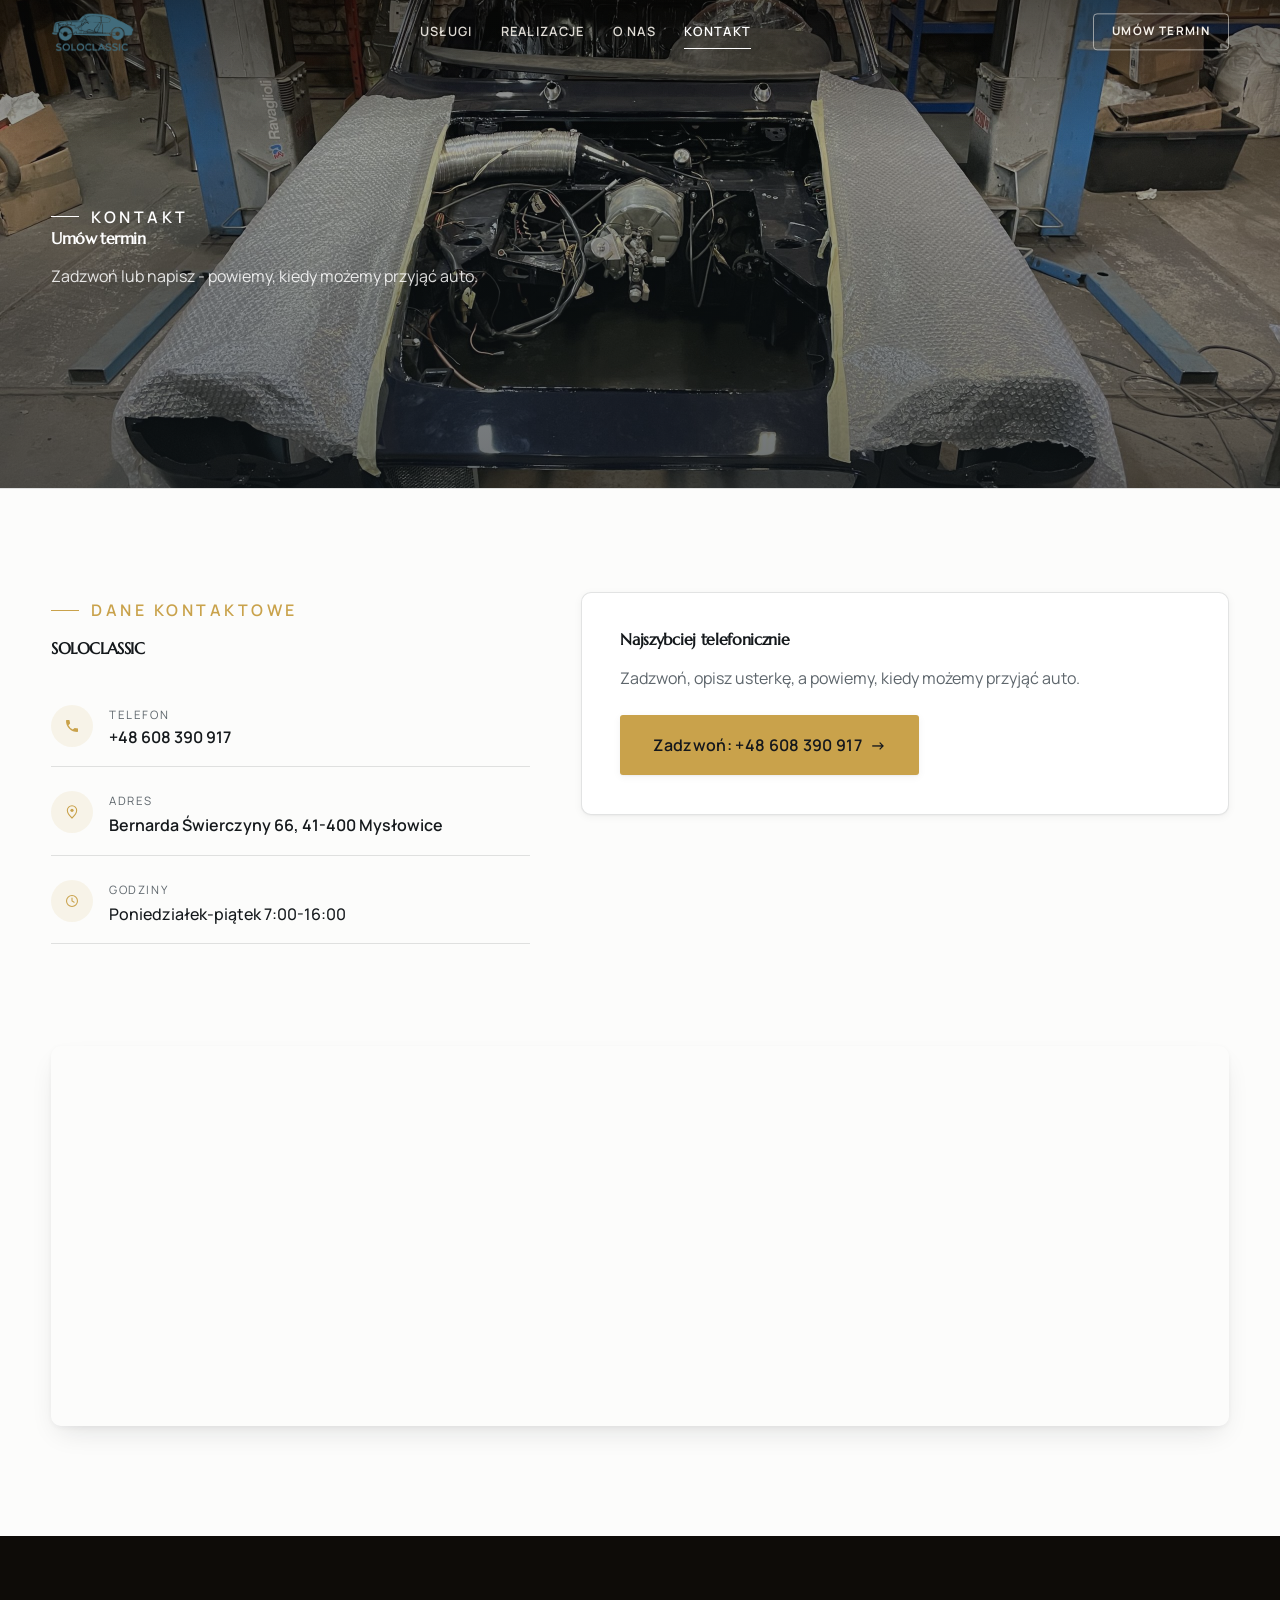
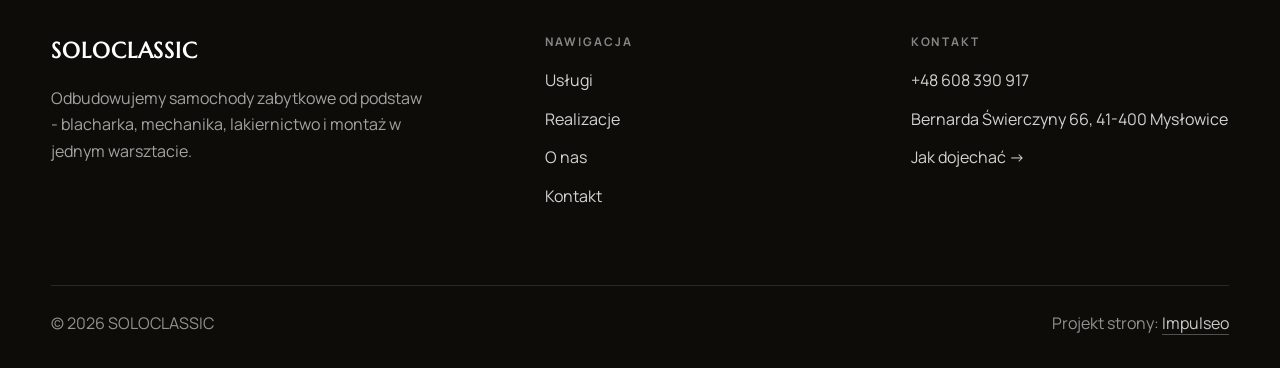
==== commit e19a091d: "Stopka: podpis Impulseo z linkiem + poprawka znikajacego napisu w naglowku" ====
--- a/kontakt.html
+++ b/kontakt.html
@@ -83,7 +83,7 @@
     </div>
     <div class="foot-bot">
       <span>© 2026 SOLOCLASSIC</span>
-      <span>Projekt strony: Krzysztof Brzeziński</span>
+      <span>Projekt strony: <a class="foot-credit" href="https://impulseo.pl" target="_blank" rel="noopener">Impulseo</a></span>
     </div>
   </div>
 </footer>
--- a/assets/styles.css
+++ b/assets/styles.css
@@ -1,7 +1,7 @@
 /* ============================================================
    STOLBASZ — premium, architektoniczny B2B fit-out
    Jasna paleta, zero brązu. System wg premium-web-craft.
-   Projekt strony: Krzysztof Brzeziński
+   Projekt strony: Impulseo (impulseo.pl)
    ============================================================ */
 
 :root{
@@ -590,3 +590,64 @@
 [style*="g5.jpg"]{background-position:42% 50%}
 img[src$="/g6.jpg"]{object-position:59% 50%}
 [style*="g6.jpg"]{background-position:59% 50%}
+
+/* === HERO-FIT (29.07.2026) — hero DOPASOWUJE SIĘ do wysokości okna =========================
+   Zgłoszenie K. 29.07: na jego laptopie przyciski CTA w hero były ucięte dolną krawędzią
+   (Modern House). Pomiar headless (1512x879 → realny widok 792 px): dolna krawędź CTA
+   wypadała 123 px POD ekranem. Nawet przy maksymalnym oknie (982) było -20 px.
+
+   DLACZEGO POPRZEDNI FIX NIE DZIAŁAŁ: 27.07 dołożyliśmy @media(max-height:820px) — próg.
+   Widok K. ma ~792-895 px, czyli TUŻ NAD progiem → reguła w ogóle się nie włączała.
+   Progi są kruche: każdy inny laptop/dok/pasek zakładek przesuwa granicę.
+
+   ROZWIĄZANIE: zero progów. Każdy rozmiar, który decyduje o wysokości hero (typografia,
+   odstępy, padding), dostaje `min(dotychczasowa-wartość, X svh)` — czyli na wysokim ekranie
+   nic się nie zmienia, a im niższe okno, tym płynniej mniejsze. Treści NIE ucinamy.
+
+   Doklejane na SAM KONIEC styles.css (po motion) → wygrywa kaskadę, nie rusza reguł w miejscu.
+   Weryfikacja: tools-retrofit/measure_fold.py (mierzy zapas pod CTA dla 720/800/879/982). */
+
+/* ---------- HERO KINOWY (strona główna, rodziny „editorial") ---------- */
+.hero-cine .wrap{padding-block:min(var(--space-8),4svh)}
+.hero-cine .eyebrow{margin-bottom:min(var(--space-5),2svh)}
+.hero-cine h1{font-size:min(clamp(2.9rem,2rem + 4.4vw,5.2rem),7.6svh);
+  margin-bottom:min(var(--space-5),2.4svh)}
+.hero-cine .lead{font-size:min(1.125rem,2.3svh);line-height:1.55;
+  margin-bottom:min(var(--space-7),3.2svh)}
+
+/* ---------- HERO FACHOWCY — wariant A (pełny ekran) ---------- */
+.hf-panel{padding-top:min(clamp(6.5rem,13vh,9rem),11svh);
+  padding-bottom:min(clamp(2.6rem,6vh,3.6rem),4svh)}
+.hf-title{font-size:min(clamp(2.3rem,1.6rem + 3.2vw,4.3rem),7svh);
+  margin-top:min(var(--space-4),1.8svh);margin-bottom:min(var(--space-4),1.8svh)}
+.hf-lead{font-size:min(1.18rem,2.3svh);line-height:1.5}
+.hf-phone{margin-top:min(var(--space-6),2.8svh);margin-bottom:min(var(--space-5),2.2svh)}
+.hf-phone-num{font-size:min(clamp(2rem,1.5rem + 2.4vw,3.05rem),5.2svh)}
+.hf-trust{margin-top:min(var(--space-6),2.6svh);padding-top:min(var(--space-4),1.6svh)}
+
+/* Telefon: tam liczy się czytelność, nie upychanie — skalowanie wysokością wyłączone,
+   bo przy 844 px wysokości ekranu svh-limity zaczęłyby zmniejszać tekst bez potrzeby. */
+@media(max-width:680px){
+  .hero-cine h1{font-size:clamp(1.9rem,1.15rem + 4.4vw,2.7rem)}
+  .hero-cine .lead{font-size:.98rem}
+  .hf-title{font-size:clamp(2.1rem,1.6rem + 3.2vw,3rem)}
+  .hf-lead{font-size:1rem}
+  .hf-phone-num{font-size:clamp(1.9rem,1.5rem + 2.4vw,2.5rem)}
+}
+/* === /HERO-FIT === */
+
+
+/* ====== IMPULSEO-FIX-20260731 ======================================================
+   1) PODPIS w stopce jest teraz linkiem do impulseo.pl - ma być widocznie klikalny.
+   2) ŻYWY NAGŁÓWEK: warstwa przenikających kadrów (.mt-hero-layer) miała z-index:1, więc
+      lądowała NAD przyciemnieniem hero, a w rodzinie „fachowcy" nawet nad panelem z tekstem
+      (.hf-panel nie miał własnego z-index). Efekt: przy zmianie zdjęcia napis znikał i wracał.
+      Teraz warstwa idzie tam, gdzie zdjęcie tła (z-index:-2), a treść nagłówka dostaje twardy
+      z-index:3. Zmieniają się WYŁĄCZNIE zdjęcia w tle - napis stoi nieruchomo.
+      (hero-cine celowo pominięte: tam img ma z-index:0 i układ był poprawny.) */
+.foot-bot a.foot-credit{color:rgba(255,255,255,.78);text-decoration:none;border-bottom:1px solid rgba(255,255,255,.28)}
+.foot-bot a.foot-credit:hover{color:#fff;border-bottom-color:#fff}
+.hero-fach > img.mt-hero-layer,.hero-gastro > img.mt-hero-layer,.hero-auto > img.mt-hero-layer,
+.hero-dom > img.mt-hero-layer,.hero-studio > img.mt-hero-layer{z-index:-2}
+.hf-panel,.hf-inner,.hd-panel,.hk-panel,.ha-inner,.hs-inner,.hg-inner{position:relative;z-index:3}
+/* ====== koniec IMPULSEO-FIX-20260731 ====== */
